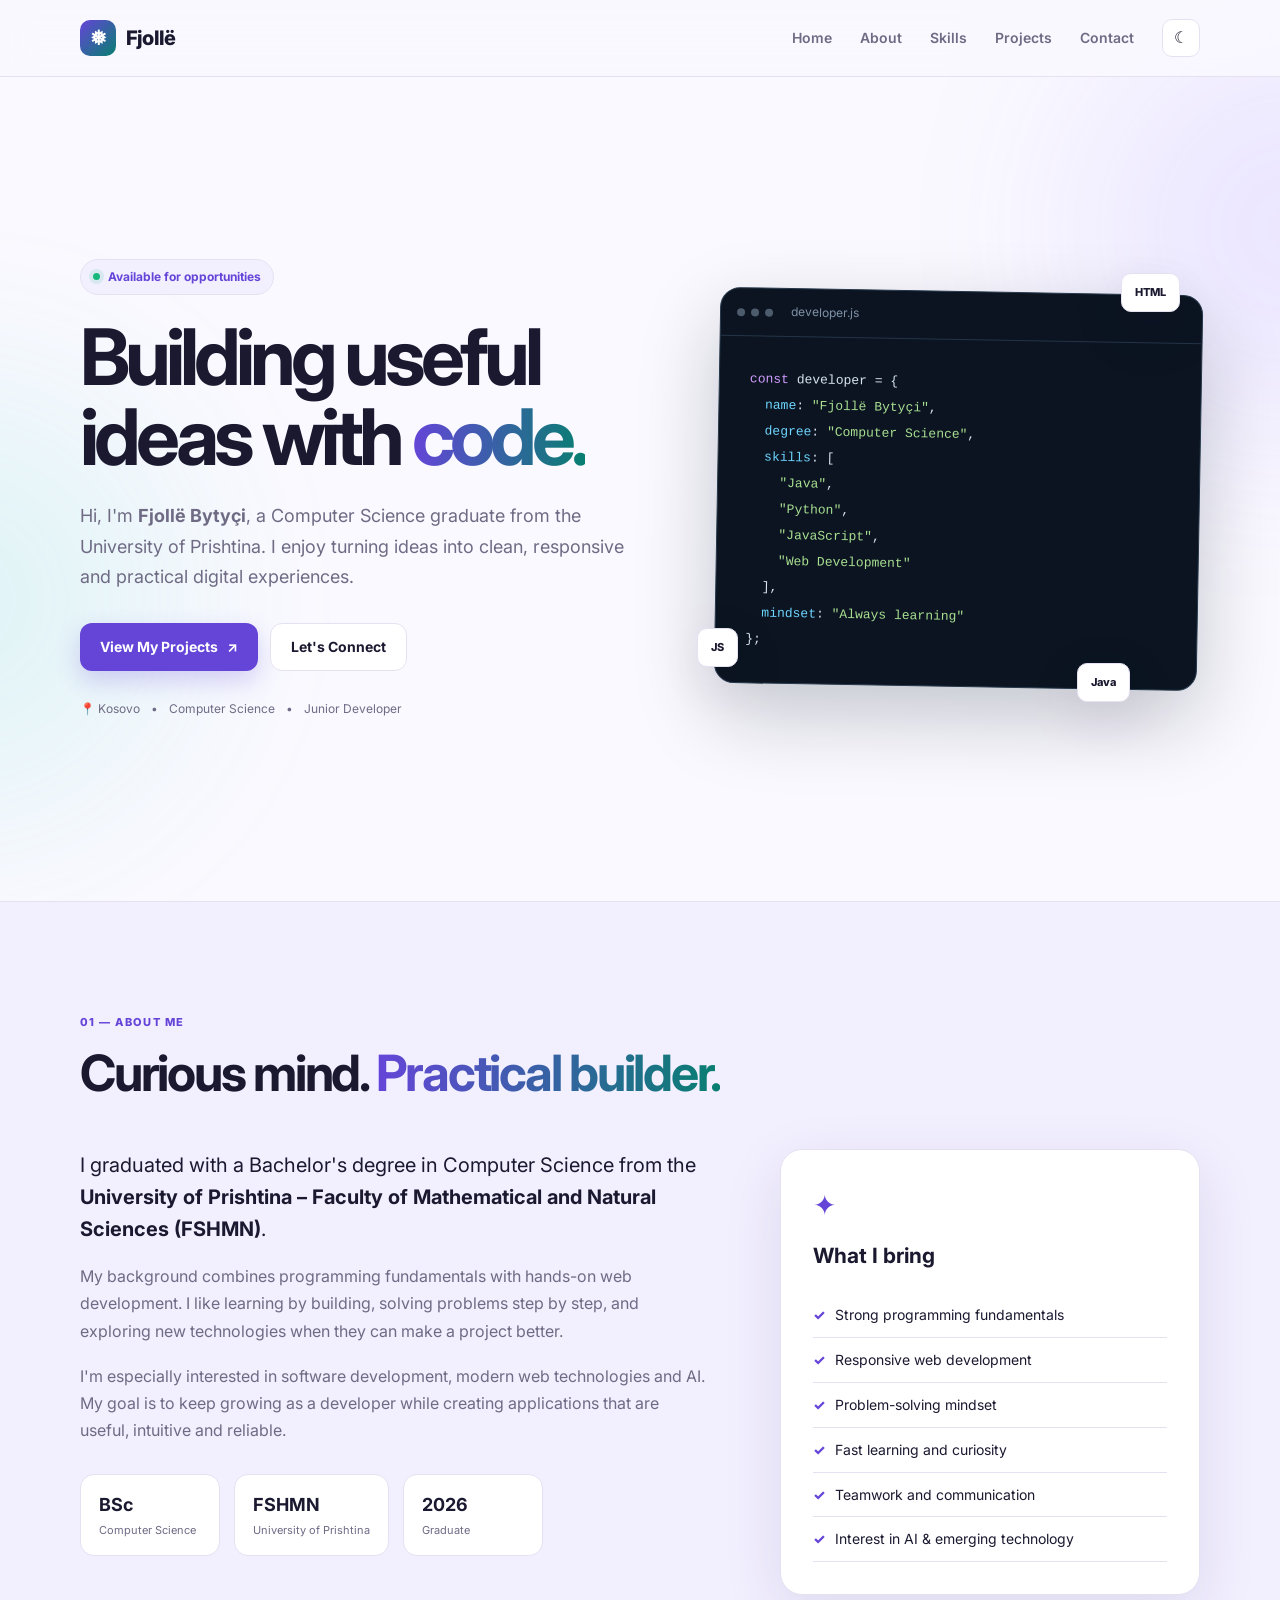
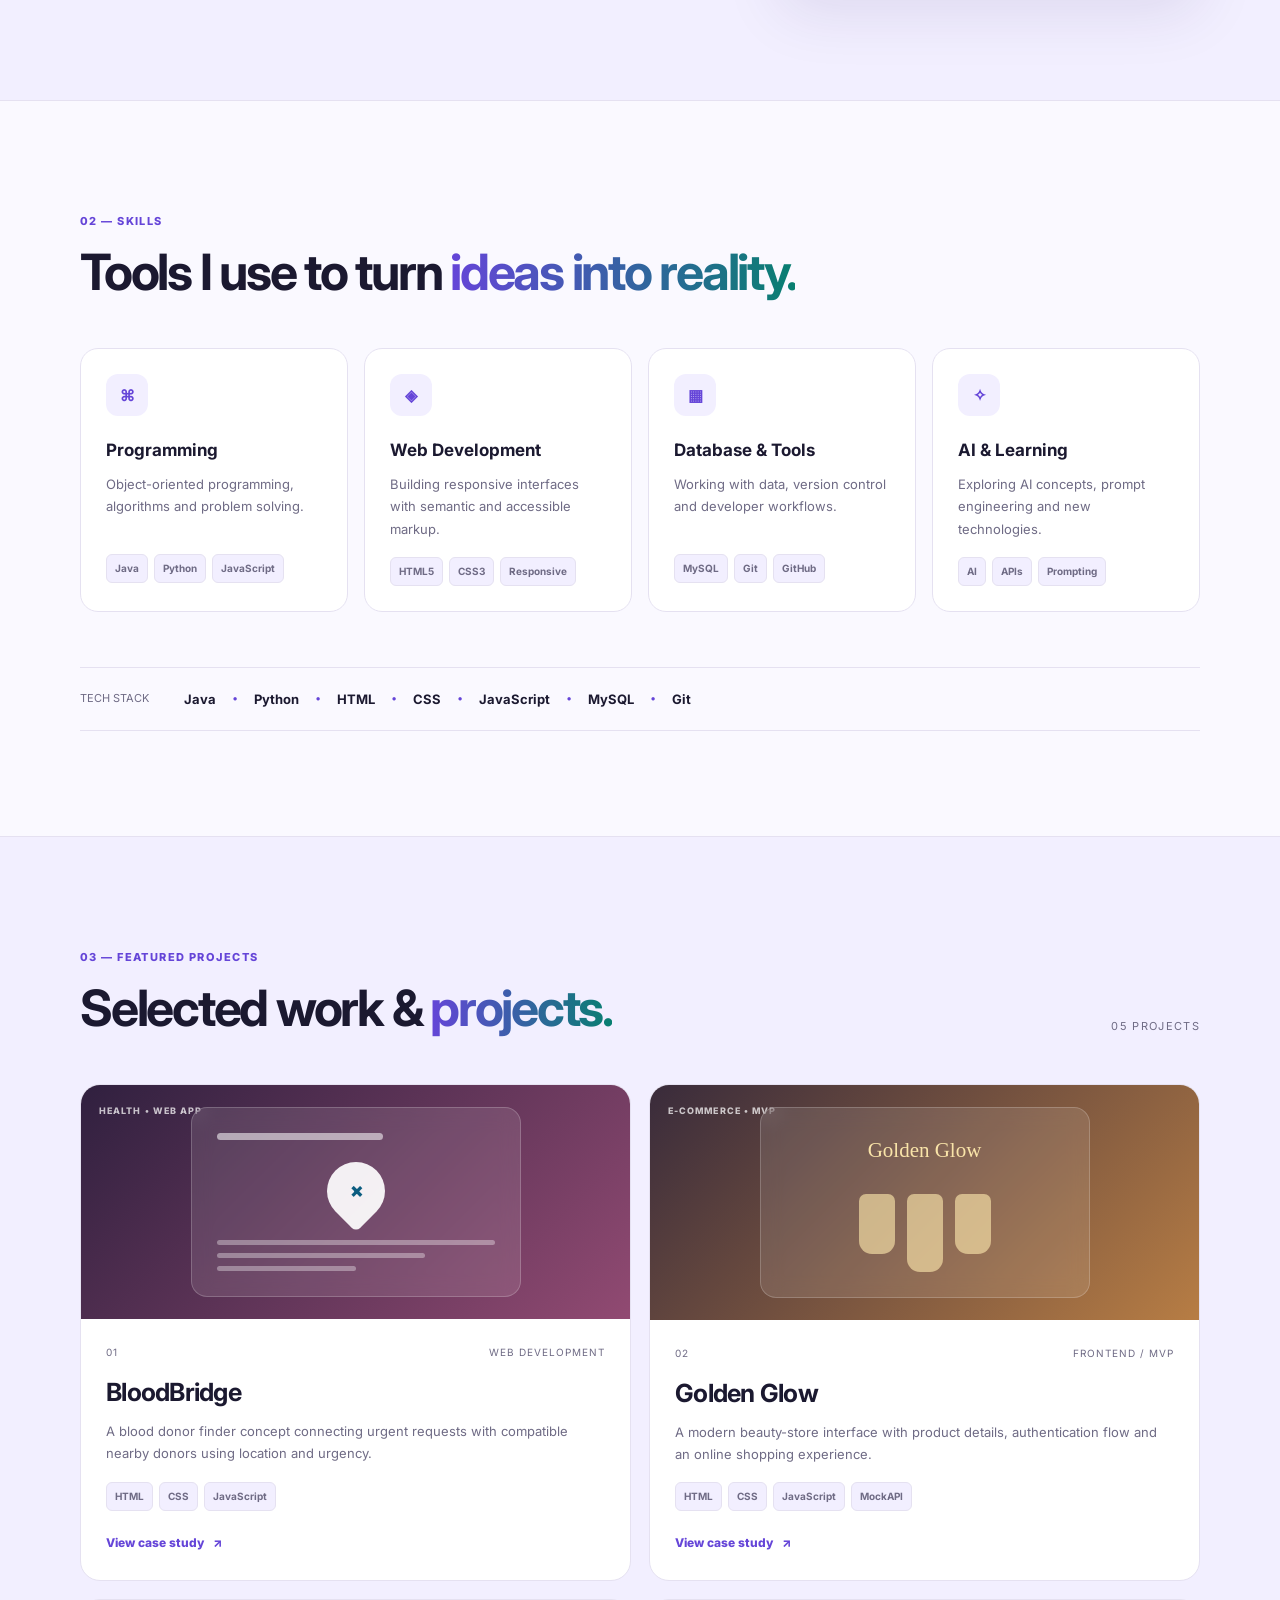
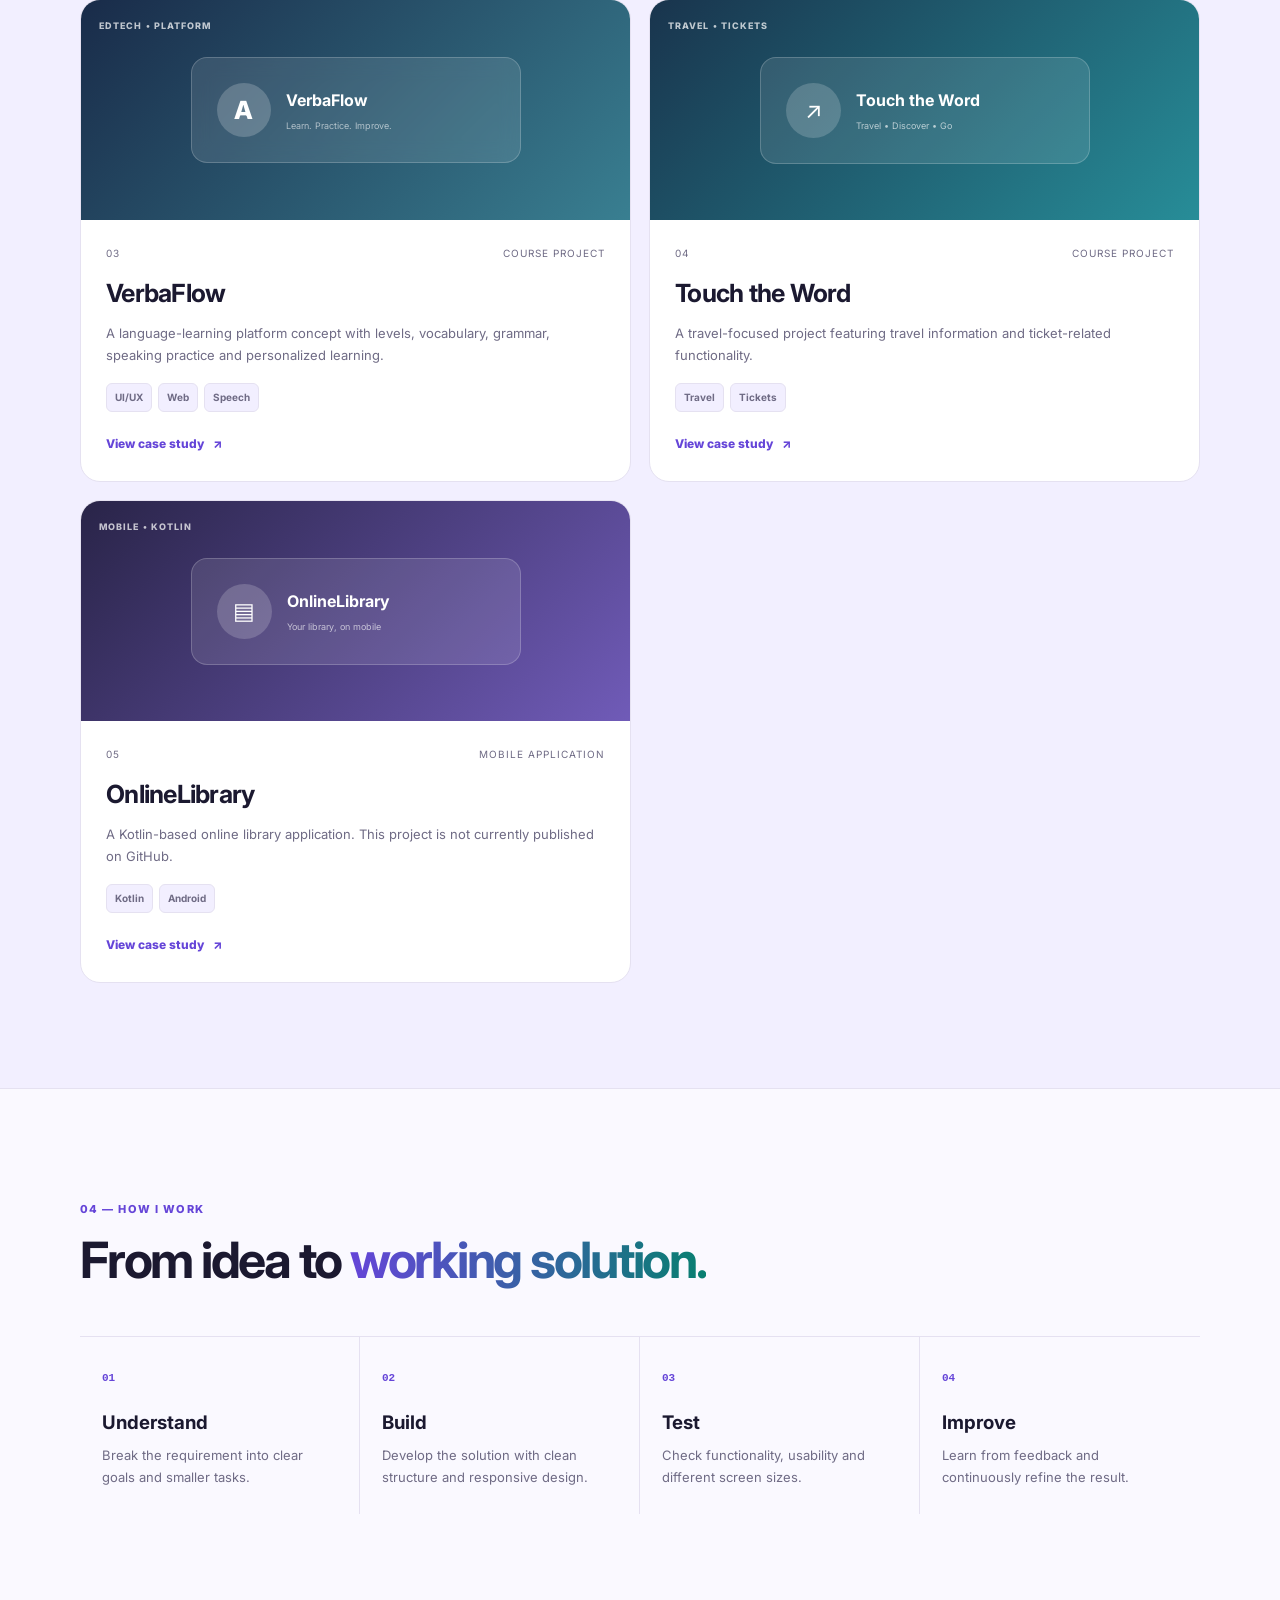
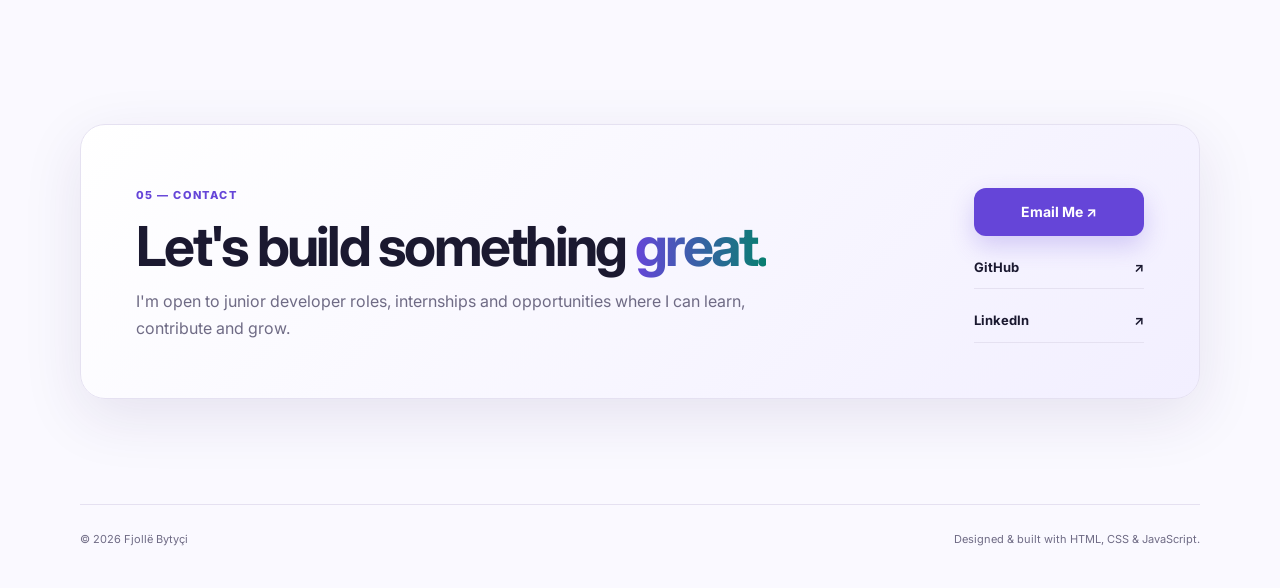
==== Task1/index.html @ f0f7a416 "Task1" ====
<!DOCTYPE html>
<html lang="en">
<head>
  <meta charset="UTF-8" />
  <meta name="viewport" content="width=device-width, initial-scale=1.0" />
  <meta name="description" content="Fjollë Bytyçi — Computer Science graduate and junior developer portfolio." />
  <title>Fjollë Bytyçi | Developer Portfolio</title>
  <link rel="preconnect" href="https://fonts.googleapis.com">
  <link rel="preconnect" href="https://fonts.gstatic.com" crossorigin>
  <link href="https://fonts.googleapis.com/css2?family=Inter:wght@400;500;600;700;800&display=swap" rel="stylesheet">
  <link rel="stylesheet" href="css/style.css" />
</head>
<body>
  <div class="page-glow glow-one"></div>
  <div class="page-glow glow-two"></div>

  <header class="site-header" id="home">
    <nav class="navbar container" aria-label="Main navigation">
      <a class="brand" href="#home" aria-label="Fjollë Bytyçi home">
        <span class="brand-mark">❅</span>
        <span>Fjollë<span class="accent"></span></span>
      </a>

      <button class="menu-toggle" id="menuToggle" aria-label="Open navigation menu" aria-expanded="false">
        <span></span><span></span><span></span>
      </button>

      <div class="nav-links" id="navLinks">
        <a href="#home">Home</a>
        <a href="#about">About</a>
        <a href="#skills">Skills</a>
        <a href="#projects">Projects</a>
        <a href="#contact">Contact</a>
        <button class="theme-toggle" id="themeToggle" aria-label="Toggle dark and light theme">
          <span id="themeIcon">☾</span>
        </button>
      </div>
    </nav>
  </header>

  <main>
    <section class="hero section container">
      <div class="hero-content reveal">
        <div class="eyebrow"><span class="status-dot"></span> Available for opportunities</div>
        <h1>Building useful ideas with <span class="gradient-text">code.</span></h1>
        <p class="hero-description">
          Hi, I'm <strong>Fjollë Bytyçi</strong>, a Computer Science graduate from the University of Prishtina.
          I enjoy turning ideas into clean, responsive and practical digital experiences.
        </p>
        <div class="hero-actions">
          <a class="btn btn-primary" href="#projects">View My Projects <span>↗</span></a>
          <a class="btn btn-secondary" href="#contact">Let's Connect</a>
        </div>
        <div class="hero-meta">
          <span>📍 Kosovo</span>
          <span>•</span>
          <span>Computer Science</span>
          <span>•</span>
          <span>Junior Developer</span>
        </div>
      </div>

      <div class="hero-card reveal">
        <div class="code-window">
          <div class="window-bar">
            <div class="window-dots"><i></i><i></i><i></i></div>
            <span>developer.js</span>
          </div>
          <pre><code><span class="code-purple">const</span> developer = {
  <span class="code-key">name</span>: <span class="code-string">"Fjollë Bytyçi"</span>,
  <span class="code-key">degree</span>: <span class="code-string">"Computer Science"</span>,
  <span class="code-key">skills</span>: [
    <span class="code-string">"Java"</span>,
    <span class="code-string">"Python"</span>,
    <span class="code-string">"JavaScript"</span>,
    <span class="code-string">"Web Development"</span>
  ],
  <span class="code-key">mindset</span>: <span class="code-string">"Always learning"</span>
};</code></pre>
        </div>
        <div class="floating-chip chip-one">HTML</div>
        <div class="floating-chip chip-two">JS</div>
        <div class="floating-chip chip-three">Java</div>
      </div>
    </section>

    <section class="section about-section" id="about">
      <div class="container">
        <div class="section-heading reveal">
          <span class="section-label">01 — About Me</span>
          <h2>Curious mind. <span class="gradient-text">Practical builder.</span></h2>
        </div>

        <div class="about-grid">
          <div class="about-text reveal">
            <p class="lead">
              I graduated with a Bachelor's degree in Computer Science from the
              <strong>University of Prishtina – Faculty of Mathematical and Natural Sciences (FSHMN)</strong>.
            </p>
            <p>
              My background combines programming fundamentals with hands-on web development.
              I like learning by building, solving problems step by step, and exploring new technologies
              when they can make a project better.
            </p>
            <p>
              I'm especially interested in software development, modern web technologies and AI.
              My goal is to keep growing as a developer while creating applications that are useful,
              intuitive and reliable.
            </p>
            <div class="credential-row">
              <div class="credential">
                <strong>BSc</strong>
                <span>Computer Science</span>
              </div>
              <div class="credential">
                <strong>FSHMN</strong>
                <span>University of Prishtina</span>
              </div>
              <div class="credential">
                <strong>2026</strong>
                <span>Graduate</span>
              </div>
            </div>
          </div>

          <div class="about-panel reveal">
            <div class="panel-icon">✦</div>
            <h3>What I bring</h3>
            <ul class="check-list">
              <li>Strong programming fundamentals</li>
              <li>Responsive web development</li>
              <li>Problem-solving mindset</li>
              <li>Fast learning and curiosity</li>
              <li>Teamwork and communication</li>
              <li>Interest in AI & emerging technology</li>
            </ul>
          </div>
        </div>
      </div>
    </section>

    <section class="section" id="skills">
      <div class="container">
        <div class="section-heading reveal">
          <span class="section-label">02 — Skills</span>
          <h2>Tools I use to turn <span class="gradient-text">ideas into reality.</span></h2>
        </div>

        <div class="skills-grid">
          <article class="skill-card reveal">
            <div class="skill-icon">⌘</div>
            <h3>Programming</h3>
            <p>Object-oriented programming, algorithms and problem solving.</p>
            <div class="tags"><span>Java</span><span>Python</span><span>JavaScript</span></div>
          </article>
          <article class="skill-card reveal">
            <div class="skill-icon">◈</div>
            <h3>Web Development</h3>
            <p>Building responsive interfaces with semantic and accessible markup.</p>
            <div class="tags"><span>HTML5</span><span>CSS3</span><span>Responsive</span></div>
          </article>
          <article class="skill-card reveal">
            <div class="skill-icon">▦</div>
            <h3>Database & Tools</h3>
            <p>Working with data, version control and developer workflows.</p>
            <div class="tags"><span>MySQL</span><span>Git</span><span>GitHub</span></div>
          </article>
          <article class="skill-card reveal">
            <div class="skill-icon">✧</div>
            <h3>AI & Learning</h3>
            <p>Exploring AI concepts, prompt engineering and new technologies.</p>
            <div class="tags"><span>AI</span><span>APIs</span><span>Prompting</span></div>
          </article>
        </div>

        <div class="tech-strip reveal">
          <span>TECH STACK</span>
          <div class="tech-list">
            <b>Java</b><i>•</i><b>Python</b><i>•</i><b>HTML</b><i>•</i><b>CSS</b><i>•</i><b>JavaScript</b><i>•</i><b>MySQL</b><i>•</i><b>Git</b>
          </div>
        </div>
      </div>
    </section>

    <section class="section projects-section" id="projects">
      <div class="container">
        <div class="section-heading projects-heading reveal">
          <div>
            <span class="section-label">03 — Featured Projects</span>
            <h2>Selected work & <span class="gradient-text">projects.</span></h2>
          </div>
          <span class="project-count">05 PROJECTS</span>
        </div>

        <div class="projects-grid">
          <article class="project-card reveal">
            <div class="project-visual visual-blood">
              <span class="visual-label">HEALTH • WEB APP</span>
              <div class="mock-ui">
                <div class="mock-top"></div>
                <div class="blood-drop">+</div>
                <div class="mock-lines"><i></i><i></i><i></i></div>
              </div>
            </div>
            <div class="project-content">
              <div class="project-top"><span>01</span><span>Web Development</span></div>
              <h3>BloodBridge</h3>
              <p>A blood donor finder concept connecting urgent requests with compatible nearby donors using location and urgency.</p>
              <div class="tags"><span>HTML</span><span>CSS</span><span>JavaScript</span></div>
              <button class="text-btn project-btn" data-project="bloodbridge">View case study <span>↗</span></button>
            </div>
          </article>

          <article class="project-card reveal">
            <div class="project-visual visual-golden">
              <span class="visual-label">E-COMMERCE • MVP</span>
              <div class="mock-shop">
                <span class="shop-logo">Golden Glow</span>
                <div class="product-shapes"><i></i><i></i><i></i></div>
              </div>
            </div>
            <div class="project-content">
              <div class="project-top"><span>02</span><span>Frontend / MVP</span></div>
              <h3>Golden Glow</h3>
              <p>A modern beauty-store interface with product details, authentication flow and an online shopping experience.</p>
              <div class="tags"><span>HTML</span><span>CSS</span><span>JavaScript</span><span>MockAPI</span></div>
              <button class="text-btn project-btn" data-project="goldenglow">View case study <span>↗</span></button>
            </div>
          </article>

          <article class="project-card reveal">
            <div class="project-visual visual-verba">
              <span class="visual-label">EDTECH • PLATFORM</span>
              <div class="mock-language">
                <div class="language-orb">A</div>
                <div><b>VerbaFlow</b><small>Learn. Practice. Improve.</small></div>
              </div>
            </div>
            <div class="project-content">
              <div class="project-top"><span>03</span><span>Course Project</span></div>
              <h3>VerbaFlow</h3>
              <p>A language-learning platform concept with levels, vocabulary, grammar, speaking practice and personalized learning.</p>
              <div class="tags"><span>UI/UX</span><span>Web</span><span>Speech</span></div>
              <button class="text-btn project-btn" data-project="verbaflow">View case study <span>↗</span></button>
            </div>
          </article>

          <article class="project-card reveal">
            <div class="project-visual visual-travel">
              <span class="visual-label">TRAVEL • TICKETS</span>
              <div class="mock-travel">
                <span class="travel-plane">↗</span>
                <div><b>Touch the Word</b><small>Travel • Discover • Go</small></div>
              </div>
            </div>
            <div class="project-content">
              <div class="project-top"><span>04</span><span>Course Project</span></div>
              <h3>Touch the Word</h3>
              <p>A travel-focused project featuring travel information and ticket-related functionality.</p>
              <div class="tags"><span>Travel</span><span>Tickets</span></div>
              <button class="text-btn project-btn" data-project="touchtheword">View case study <span>↗</span></button>
            </div>
          </article>

          <article class="project-card reveal">
            <div class="project-visual visual-library">
              <span class="visual-label">MOBILE • KOTLIN</span>
              <div class="mock-library">
                <span class="book-stack">▤</span>
                <div><b>OnlineLibrary</b><small>Your library, on mobile</small></div>
              </div>
            </div>
            <div class="project-content">
              <div class="project-top"><span>05</span><span>Mobile Application</span></div>
              <h3>OnlineLibrary</h3>
              <p>A Kotlin-based online library application. This project is not currently published on GitHub.</p>
              <div class="tags"><span>Kotlin</span><span>Android</span></div>
              <button class="text-btn project-btn" data-project="onlinelibrary">View case study <span>↗</span></button>
            </div>
          </article>
        </div>
      </div>
    </section>

    <section class="section process-section">
      <div class="container">
        <div class="section-heading reveal">
          <span class="section-label">04 — How I Work</span>
          <h2>From idea to <span class="gradient-text">working solution.</span></h2>
        </div>
        <div class="process-grid">
          <div class="process-step reveal"><span>01</span><h3>Understand</h3><p>Break the requirement into clear goals and smaller tasks.</p></div>
          <div class="process-step reveal"><span>02</span><h3>Build</h3><p>Develop the solution with clean structure and responsive design.</p></div>
          <div class="process-step reveal"><span>03</span><h3>Test</h3><p>Check functionality, usability and different screen sizes.</p></div>
          <div class="process-step reveal"><span>04</span><h3>Improve</h3><p>Learn from feedback and continuously refine the result.</p></div>
        </div>
      </div>
    </section>

    <section class="section contact-section" id="contact">
      <div class="container">
        <div class="contact-card reveal">
          <div>
            <span class="section-label">05 — Contact</span>
            <h2>Let's build something <span class="gradient-text">great.</span></h2>
            <p>I'm open to junior developer roles, internships and opportunities where I can learn, contribute and grow.</p>
          </div>
          <div class="contact-actions">
            <a class="btn btn-primary" href="mailto:fjolle.bytyci@gmail.com">Email Me ↗</a>
            <a class="social-link" href="https://github.com/FjolleBytyci" target="_blank" rel="noopener">GitHub <span>↗</span></a>
            <a class="social-link" href="https://www.linkedin.com/in/fjollë-bytyçi-a51b76379?utm_source=share_via&utm_content=profile&utm_medium=member_android" target="_blank" rel="noopener">LinkedIn <span>↗</span></a>
          </div>
        </div>
      </div>
    </section>
  </main>

  <footer class="footer container">
    <span>© <span id="year"></span> Fjollë Bytyçi</span>
    <span>Designed & built with HTML, CSS & JavaScript.</span>
  </footer>

  <div class="modal" id="projectModal" aria-hidden="true">
    <div class="modal-backdrop" id="modalBackdrop"></div>
    <div class="modal-box" role="dialog" aria-modal="true" aria-labelledby="modalTitle">
      <button class="modal-close" id="modalClose" aria-label="Close project details">×</button>
      <span class="section-label" id="modalLabel"></span>
      <h2 id="modalTitle"></h2>
      <p id="modalDescription"></p>
      <div class="modal-details">
        <div><strong>Role</strong><span id="modalRole"></span></div>
        <div><strong>Focus</strong><span id="modalFocus"></span></div>
        <div><strong>Technologies</strong><span id="modalTech"></span></div>
      </div>
    </div>
  </div>

  <script src="js/script.js"></script>
</body>
</html>
---- Task1/css/style.css ----
:root {
  --bg: #faf9ff;
  --surface: #ffffff;
  --surface-soft: #f2efff;
  --text: #1b1930;
  --muted: #6f6b85;
  --border: #e5e1f1;
  --primary: #6545d8;
  --primary-dark: #5031bc;
  --accent: #087f70;
  --shadow: 0 18px 60px rgba(45, 34, 94, .10);
  --radius: 22px;
  --header: rgba(250, 249, 255, .86);
}
body.dark {
  --bg: #11101f;
  --surface: #19182a;
  --surface-soft: #211f37;
  --text: #f5f2ff;
  --muted: #aaa6c2;
  --border: #34314e;
  --primary: #7557df;
  --primary-dark: #6242ce;
  --accent: #52dfc2;
  --shadow: 0 22px 70px rgba(0, 0, 0, .32);
  --header: rgba(17, 16, 31, .86);
}

* { box-sizing: border-box; margin: 0; padding: 0; }
html { scroll-behavior: smooth; }
a:focus-visible, button:focus-visible { outline: 3px solid var(--accent); outline-offset: 4px; }
body {
  font-family: "Inter", sans-serif;
  background: var(--bg);
  color: var(--text);
  line-height: 1.7;
  overflow-x: hidden;
  transition: background .3s, color .3s;
}
a { color: inherit; text-decoration: none; }
button { font: inherit; }
.container { width: min(1120px, calc(100% - 40px)); margin-inline: auto; }
.section { padding: 105px 0; position: relative; }
.page-glow { position: fixed; width: 420px; height: 420px; border-radius: 50%; filter: blur(100px); opacity: .13; pointer-events: none; z-index: -1; }
.glow-one { background: #8b6cff; top: 2%; right: -220px; }
.glow-two { background: #39d6bc; bottom: 10%; left: -250px; }

.site-header {
  position: sticky; top: 0; z-index: 50; backdrop-filter: blur(18px);
  background: var(--header); border-bottom: 1px solid var(--border);
}
.navbar { min-height: 76px; display: flex; align-items: center; justify-content: space-between; }
.brand { display: flex; align-items: center; gap: 10px; font-size: 20px; font-weight: 800; letter-spacing: -.04em; }
.brand-mark {
  width: 36px; height: 36px; display: grid; place-items: center; border-radius: 10px;
  color: white; background: linear-gradient(135deg, var(--primary), var(--accent));
}
.accent { color: var(--primary); }
.nav-links { display: flex; align-items: center; gap: 28px; }
.nav-links a { font-size: 14px; font-weight: 600; color: var(--muted); transition: color .2s; }
.nav-links a:hover { color: var(--primary); }
.theme-toggle, .menu-toggle {
  border: 1px solid var(--border); background: var(--surface); color: var(--text);
  cursor: pointer; border-radius: 10px;
}
.theme-toggle { width: 38px; height: 38px; }
.menu-toggle { display: none; padding: 8px; }
.menu-toggle span { display: block; width: 23px; height: 2px; background: var(--text); margin: 4px; }

.hero { min-height: calc(100vh - 76px); display: grid; grid-template-columns: 1.08fr .92fr; gap: 70px; align-items: center; }
.eyebrow { display: inline-flex; align-items: center; gap: 8px; color: var(--primary); background: var(--surface-soft); border: 1px solid var(--border); padding: 7px 12px; border-radius: 999px; font-size: 12px; font-weight: 700; margin-bottom: 22px; }
.status-dot { width: 7px; height: 7px; border-radius: 50%; background: #18b77c; box-shadow: 0 0 0 4px rgba(24,183,124,.12); }
h1 { font-size: clamp(45px, 7vw, 78px); line-height: 1.02; letter-spacing: -.065em; max-width: 760px; }
.gradient-text { background: linear-gradient(90deg, var(--primary), var(--accent)); -webkit-background-clip: text; background-clip: text; color: transparent; }
.hero-description { max-width: 670px; margin: 25px 0 30px; font-size: 18px; color: var(--muted); }
.hero-actions { display: flex; gap: 12px; flex-wrap: wrap; }
.btn { display: inline-flex; align-items: center; justify-content: center; gap: 9px; min-height: 48px; padding: 0 20px; border-radius: 12px; font-weight: 700; font-size: 14px; transition: transform .2s, box-shadow .2s, background .2s; }
.btn:hover { transform: translateY(-2px); }
.btn-primary { background: var(--primary); color: white; box-shadow: 0 10px 25px rgba(101,69,216,.24); }
.btn-primary:hover { background: var(--primary-dark); }
.btn-secondary { border: 1px solid var(--border); background: var(--surface); }
.hero-meta { display: flex; gap: 11px; color: var(--muted); font-size: 12px; margin-top: 28px; flex-wrap: wrap; }

.hero-card { position: relative; }
.code-window { background: #0b1420; border: 1px solid #26384c; border-radius: 20px; overflow: hidden; box-shadow: 0 30px 80px rgba(4, 16, 30, .22); transform: rotate(1deg); }
.window-bar { height: 48px; display: flex; align-items: center; gap: 18px; padding: 0 16px; border-bottom: 1px solid #243447; color: #7f91a6; font-size: 12px; }
.window-dots { display: flex; gap: 6px; }
.window-dots i { width: 8px; height: 8px; border-radius: 50%; background: #4d5c6c; }
pre { padding: 30px; overflow: auto; color: #d8e3ef; font: 13px/2 "SFMono-Regular", Consolas, monospace; }
.code-purple { color: #d19cff; }
.code-key { color: #6ed5ff; }
.code-string { color: #a8df91; }
.floating-chip { position: absolute; padding: 9px 13px; border-radius: 10px; background: var(--surface); border: 1px solid var(--border); box-shadow: var(--shadow); font-size: 11px; font-weight: 800; }
.chip-one { top: -18px; right: 20px; }
.chip-two { bottom: 20px; left: -20px; }
.chip-three { bottom: -15px; right: 70px; }

.section-heading { margin-bottom: 48px; }
.section-label { color: var(--primary); text-transform: uppercase; letter-spacing: .13em; font-size: 11px; font-weight: 800; }
.section-heading h2 { font-size: clamp(32px, 5vw, 50px); line-height: 1.1; letter-spacing: -.045em; margin-top: 12px; }
.about-section { background: var(--surface-soft); border-block: 1px solid var(--border); }
.about-grid { display: grid; grid-template-columns: 1.2fr .8fr; gap: 70px; align-items: start; }
.about-text p { color: var(--muted); margin-bottom: 18px; }
.about-text .lead { font-size: 20px; color: var(--text); line-height: 1.6; }
.credential-row { display: flex; gap: 14px; margin-top: 30px; flex-wrap: wrap; }
.credential { background: var(--surface); border: 1px solid var(--border); padding: 15px 18px; border-radius: 14px; min-width: 140px; }
.credential strong, .credential span { display: block; }
.credential strong { font-size: 18px; }
.credential span { font-size: 11px; color: var(--muted); }
.about-panel { background: var(--surface); border: 1px solid var(--border); border-radius: var(--radius); padding: 32px; box-shadow: var(--shadow); }
.panel-icon { color: var(--primary); font-size: 28px; margin-bottom: 8px; }
.about-panel h3 { margin-bottom: 20px; font-size: 21px; }
.check-list { list-style: none; }
.check-list li { padding: 10px 0; border-bottom: 1px solid var(--border); font-size: 14px; }
.check-list li::before { content: "✓"; color: var(--primary); font-weight: 800; margin-right: 10px; }

.skills-grid { display: grid; grid-template-columns: repeat(4, 1fr); gap: 16px; }
.skill-card { background: var(--surface); border: 1px solid var(--border); padding: 25px; border-radius: 18px; transition: transform .25s, border-color .25s, box-shadow .25s; }
.skill-card:hover { transform: translateY(-5px); border-color: var(--primary); box-shadow: var(--shadow); }
.skill-icon { width: 42px; height: 42px; display: grid; place-items: center; background: var(--surface-soft); border-radius: 12px; color: var(--primary); margin-bottom: 20px; font-weight: 800; }
.skill-card h3 { font-size: 17px; margin-bottom: 8px; }
.skill-card p { font-size: 13px; color: var(--muted); min-height: 64px; }
.tags { display: flex; flex-wrap: wrap; gap: 6px; margin-top: 17px; }
.tags span { font-size: 10px; font-weight: 700; padding: 5px 8px; border-radius: 6px; background: var(--surface-soft); color: var(--muted); border: 1px solid var(--border); }
.tech-strip { margin-top: 55px; padding: 20px 0; border-block: 1px solid var(--border); display: flex; gap: 35px; align-items: center; color: var(--muted); font-size: 11px; }
.tech-list { display: flex; gap: 16px; align-items: center; flex-wrap: wrap; }
.tech-list b { color: var(--text); font-size: 13px; }
.tech-list i { color: var(--primary); font-style: normal; }

.projects-section { background: var(--surface-soft); border-block: 1px solid var(--border); }
.projects-heading { display: flex; justify-content: space-between; align-items: end; }
.project-count { font-size: 11px; color: var(--muted); letter-spacing: .12em; }
.projects-grid { display: grid; grid-template-columns: repeat(2, 1fr); gap: 18px; }
.project-card { background: var(--surface); border: 1px solid var(--border); border-radius: 20px; overflow: hidden; transition: transform .25s, box-shadow .25s; }
.project-card:hover { transform: translateY(-5px); box-shadow: var(--shadow); }
.project-card.featured { grid-row: span 2; }
.project-visual { min-height: 220px; padding: 22px; position: relative; overflow: hidden; display: flex; align-items: center; justify-content: center; }
.visual-blood { background: linear-gradient(135deg, #30203f, #914a72); }
.visual-golden { background: linear-gradient(135deg, #392b3b, #b77d44); }
.visual-verba { background: linear-gradient(135deg, #192b49, #397f91); }
.visual-label { position: absolute; top: 18px; left: 18px; color: rgba(255,255,255,.72); font-size: 9px; letter-spacing: .12em; font-weight: 800; }
.mock-ui, .mock-shop, .mock-language { width: 75%; max-width: 330px; background: rgba(255,255,255,.11); border: 1px solid rgba(255,255,255,.2); border-radius: 16px; padding: 25px; backdrop-filter: blur(10px); }
.mock-top { height: 7px; width: 60%; background: rgba(255,255,255,.55); border-radius: 10px; margin-bottom: 22px; }
.blood-drop { width: 58px; height: 58px; display: grid; place-items: center; border-radius: 50% 50% 50% 10%; transform: rotate(-45deg); margin: 0 auto 20px; background: rgba(255,255,255,.92); color: #0c5d80; font-size: 24px; font-weight: 800; }
.blood-drop::first-letter { transform: rotate(45deg); }
.mock-lines { display: grid; gap: 8px; }
.mock-lines i { height: 5px; background: rgba(255,255,255,.35); border-radius: 10px; }
.mock-lines i:nth-child(2) { width: 75%; }
.mock-lines i:nth-child(3) { width: 50%; }
.mock-shop { text-align: center; }
.shop-logo { color: #f9e4a9; font-family: Georgia, serif; font-size: 21px; }
.product-shapes { display: flex; justify-content: center; gap: 12px; margin-top: 25px; }
.product-shapes i { width: 36px; height: 60px; border-radius: 7px 7px 13px 13px; background: rgba(249,228,169,.65); }
.product-shapes i:nth-child(2) { height: 78px; }
.mock-language { display: flex; gap: 15px; align-items: center; color: white; }
.language-orb { width: 54px; height: 54px; border-radius: 50%; display: grid; place-items: center; background: rgba(255,255,255,.2); font-size: 25px; font-weight: 800; }
.mock-language b, .mock-language small { display: block; }
.mock-language small { color: rgba(255,255,255,.6); font-size: 9px; margin-top: 4px; }
.visual-travel { background: linear-gradient(135deg, #19344d, #278d98); }
.visual-library { background: linear-gradient(135deg, #292448, #705bb8); }
.mock-travel, .mock-library { width: 75%; max-width: 330px; display: flex; gap: 15px; align-items: center; color: white; background: rgba(255,255,255,.11); border: 1px solid rgba(255,255,255,.2); border-radius: 16px; padding: 25px; }
.mock-travel b, .mock-library b, .mock-travel small, .mock-library small { display: block; }
.mock-travel small, .mock-library small { color: rgba(255,255,255,.65); font-size: 9px; margin-top: 4px; }
.travel-plane, .book-stack { width: 55px; height: 55px; display: grid; place-items: center; border-radius: 50%; background: rgba(255,255,255,.18); font-size: 23px; }
.project-content { padding: 25px; }
.project-top { display: flex; justify-content: space-between; color: var(--muted); font-size: 10px; text-transform: uppercase; letter-spacing: .1em; }
.project-content h3 { font-size: 25px; letter-spacing: -.03em; margin: 10px 0 7px; }
.project-content p { color: var(--muted); font-size: 13px; }
.text-btn { margin-top: 22px; border: 0; background: transparent; color: var(--primary); font-weight: 800; font-size: 12px; cursor: pointer; padding: 0; }
.text-btn span { margin-left: 6px; }

.process-grid { display: grid; grid-template-columns: repeat(4, 1fr); border-top: 1px solid var(--border); }
.process-step { padding: 25px 22px; border-right: 1px solid var(--border); }
.process-step:last-child { border-right: 0; }
.process-step > span { color: var(--primary); font: 700 11px monospace; }
.process-step h3 { margin: 17px 0 6px; }
.process-step p { color: var(--muted); font-size: 13px; }

.contact-card { background: linear-gradient(135deg, var(--surface), var(--surface-soft)); border: 1px solid var(--border); border-radius: 25px; padding: 55px; display: flex; justify-content: space-between; align-items: end; gap: 35px; box-shadow: var(--shadow); }
.contact-card h2 { font-size: clamp(35px, 5vw, 55px); line-height: 1.08; letter-spacing: -.05em; margin: 10px 0 12px; }
.contact-card p { color: var(--muted); max-width: 620px; }
.contact-actions { display: flex; flex-direction: column; gap: 10px; min-width: 170px; }
.social-link { padding: 10px 0; border-bottom: 1px solid var(--border); font-size: 13px; font-weight: 700; display: flex; justify-content: space-between; }
.footer { padding: 25px 0 40px; border-top: 1px solid var(--border); display: flex; justify-content: space-between; color: var(--muted); font-size: 11px; }

.modal { position: fixed; inset: 0; display: none; align-items: center; justify-content: center; padding: 20px; z-index: 100; }
.modal.open { display: flex; }
.modal-backdrop { position: absolute; inset: 0; background: rgba(2, 10, 18, .7); backdrop-filter: blur(7px); }
.modal-box { position: relative; z-index: 1; width: min(620px, 100%); background: var(--surface); border: 1px solid var(--border); border-radius: 22px; padding: 38px; box-shadow: 0 30px 100px rgba(0,0,0,.25); animation: modalIn .22s ease; }
@keyframes modalIn { from { opacity: 0; transform: translateY(12px) scale(.98); } to { opacity: 1; transform: none; } }
.modal-close { position: absolute; right: 18px; top: 15px; border: 0; background: var(--surface-soft); color: var(--text); width: 34px; height: 34px; border-radius: 50%; cursor: pointer; font-size: 23px; }
.modal-box h2 { font-size: 35px; letter-spacing: -.04em; margin: 8px 0 10px; }
.modal-box > p { color: var(--muted); }
.modal-details { margin-top: 25px; display: grid; grid-template-columns: repeat(3, 1fr); gap: 10px; }
.modal-details div { border: 1px solid var(--border); border-radius: 12px; padding: 14px; }
.modal-details strong, .modal-details span { display: block; }
.modal-details strong { font-size: 10px; text-transform: uppercase; color: var(--muted); margin-bottom: 5px; }
.modal-details span { font-size: 12px; font-weight: 600; }

.reveal { opacity: 0; transform: translateY(18px); transition: opacity .7s ease, transform .7s ease; }
.reveal.visible { opacity: 1; transform: none; }

@media (max-width: 900px) {
  .hero { grid-template-columns: 1fr; min-height: auto; padding-top: 80px; }
  .hero-card { max-width: 700px; width: 100%; margin: 10px auto 0; }
  .about-grid { grid-template-columns: 1fr; gap: 35px; }
  .skills-grid { grid-template-columns: repeat(2, 1fr); }
  .contact-card { align-items: start; flex-direction: column; }
  .contact-actions { width: 100%; flex-direction: row; flex-wrap: wrap; align-items: center; }
  .contact-actions .social-link { min-width: 110px; }
}
@media (max-width: 680px) {
  .container { width: min(100% - 28px, 1120px); }
  .section { padding: 75px 0; }
  .menu-toggle { display: block; }
  .nav-links {
    position: absolute; left: 14px; right: 14px; top: 68px; padding: 15px;
    background: var(--surface); border: 1px solid var(--border); border-radius: 16px;
    box-shadow: var(--shadow); display: none; flex-direction: column; align-items: stretch; gap: 2px;
  }
  .nav-links.open { display: flex; }
  .nav-links a { padding: 11px; }
  .theme-toggle { align-self: flex-start; margin: 7px 10px; }
  h1 { font-size: 47px; }
  .hero-description { font-size: 16px; }
  .hero-meta { gap: 7px; }
  .code-window pre { font-size: 10px; padding: 20px 15px; }
  .floating-chip { display: none; }
  .skills-grid, .projects-grid { grid-template-columns: 1fr; }
  .project-card.featured { grid-row: auto; }
  .project-visual { min-height: 200px; }
  .process-grid { grid-template-columns: 1fr 1fr; }
  .process-step { border-bottom: 1px solid var(--border); }
  .process-step:nth-child(2) { border-right: 0; }
  .process-step:nth-child(3), .process-step:nth-child(4) { border-bottom: 0; }
  .contact-card { padding: 32px 24px; }
  .contact-actions { flex-direction: column; align-items: stretch; }
  .contact-actions .btn, .contact-actions .social-link { width: 100%; }
  .footer { flex-direction: column; gap: 7px; }
  .modal-box { padding: 30px 22px; }
  .modal-details { grid-template-columns: 1fr; }
}
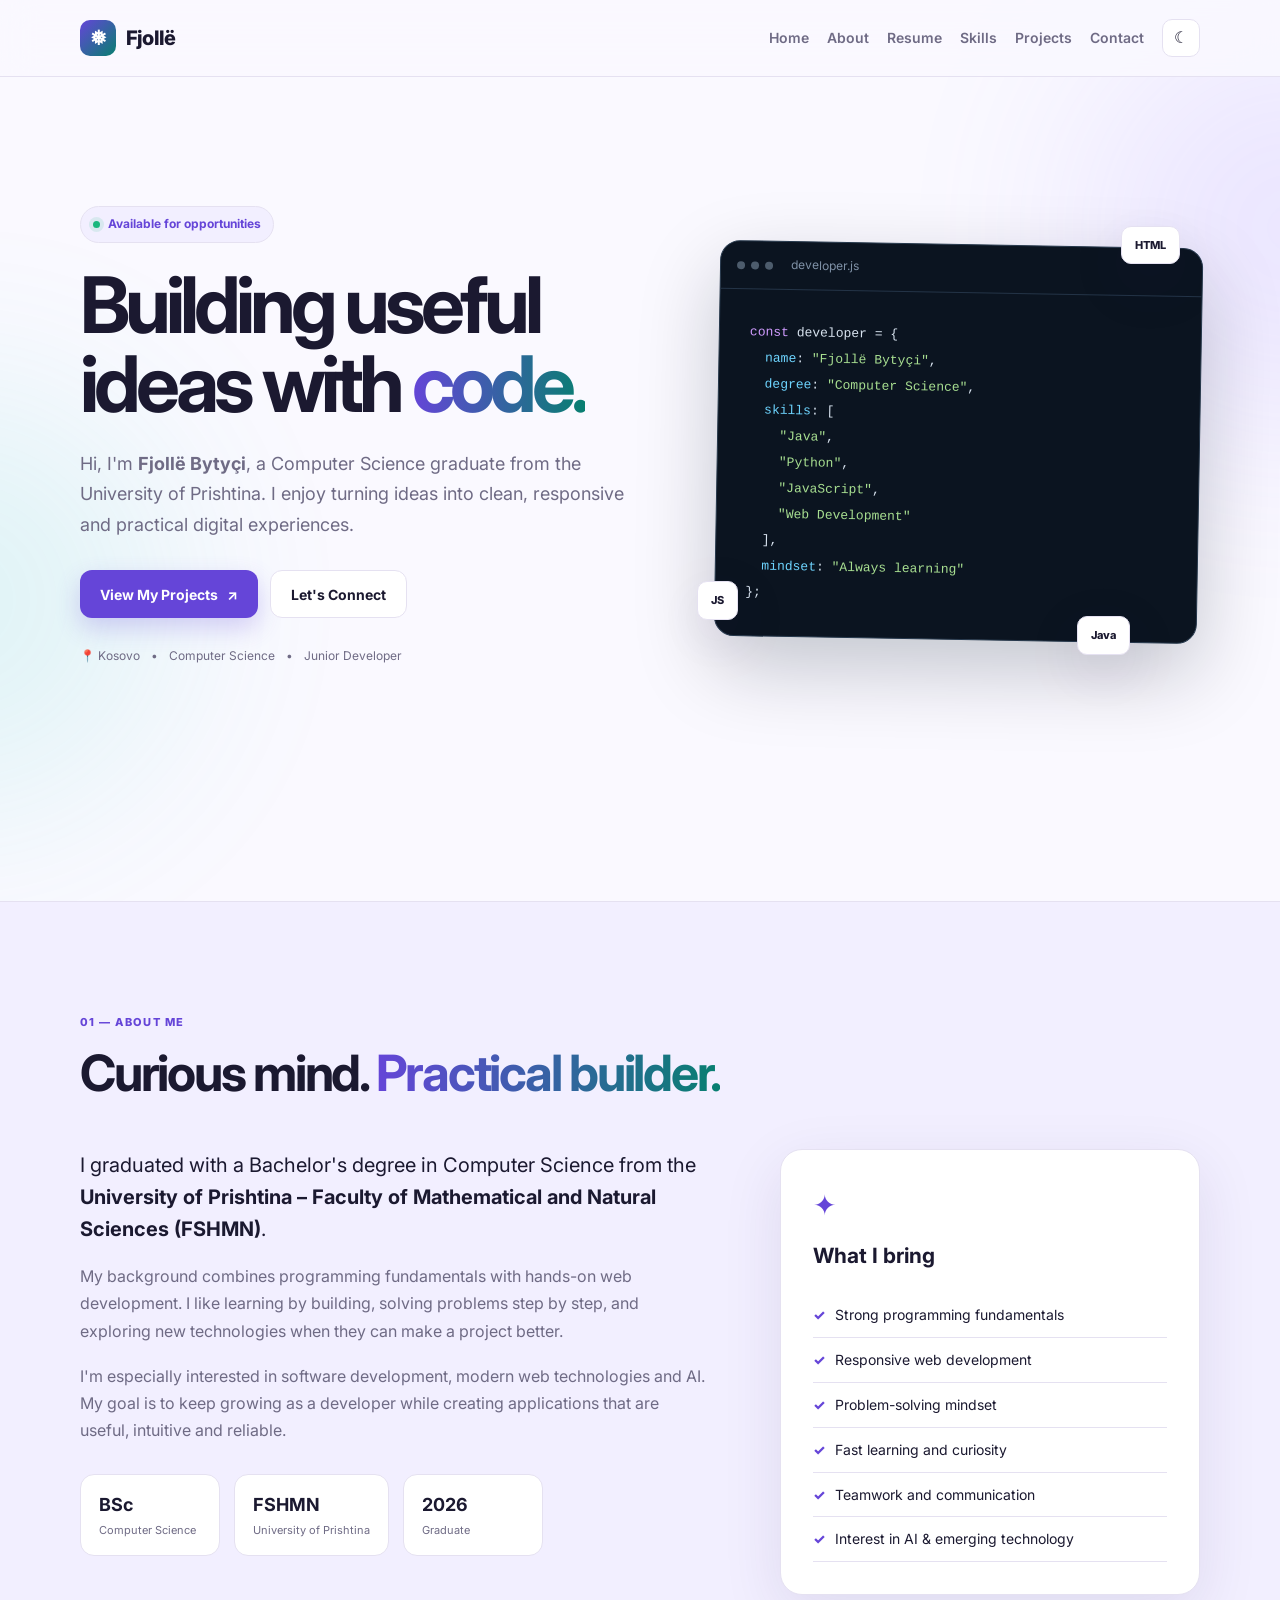
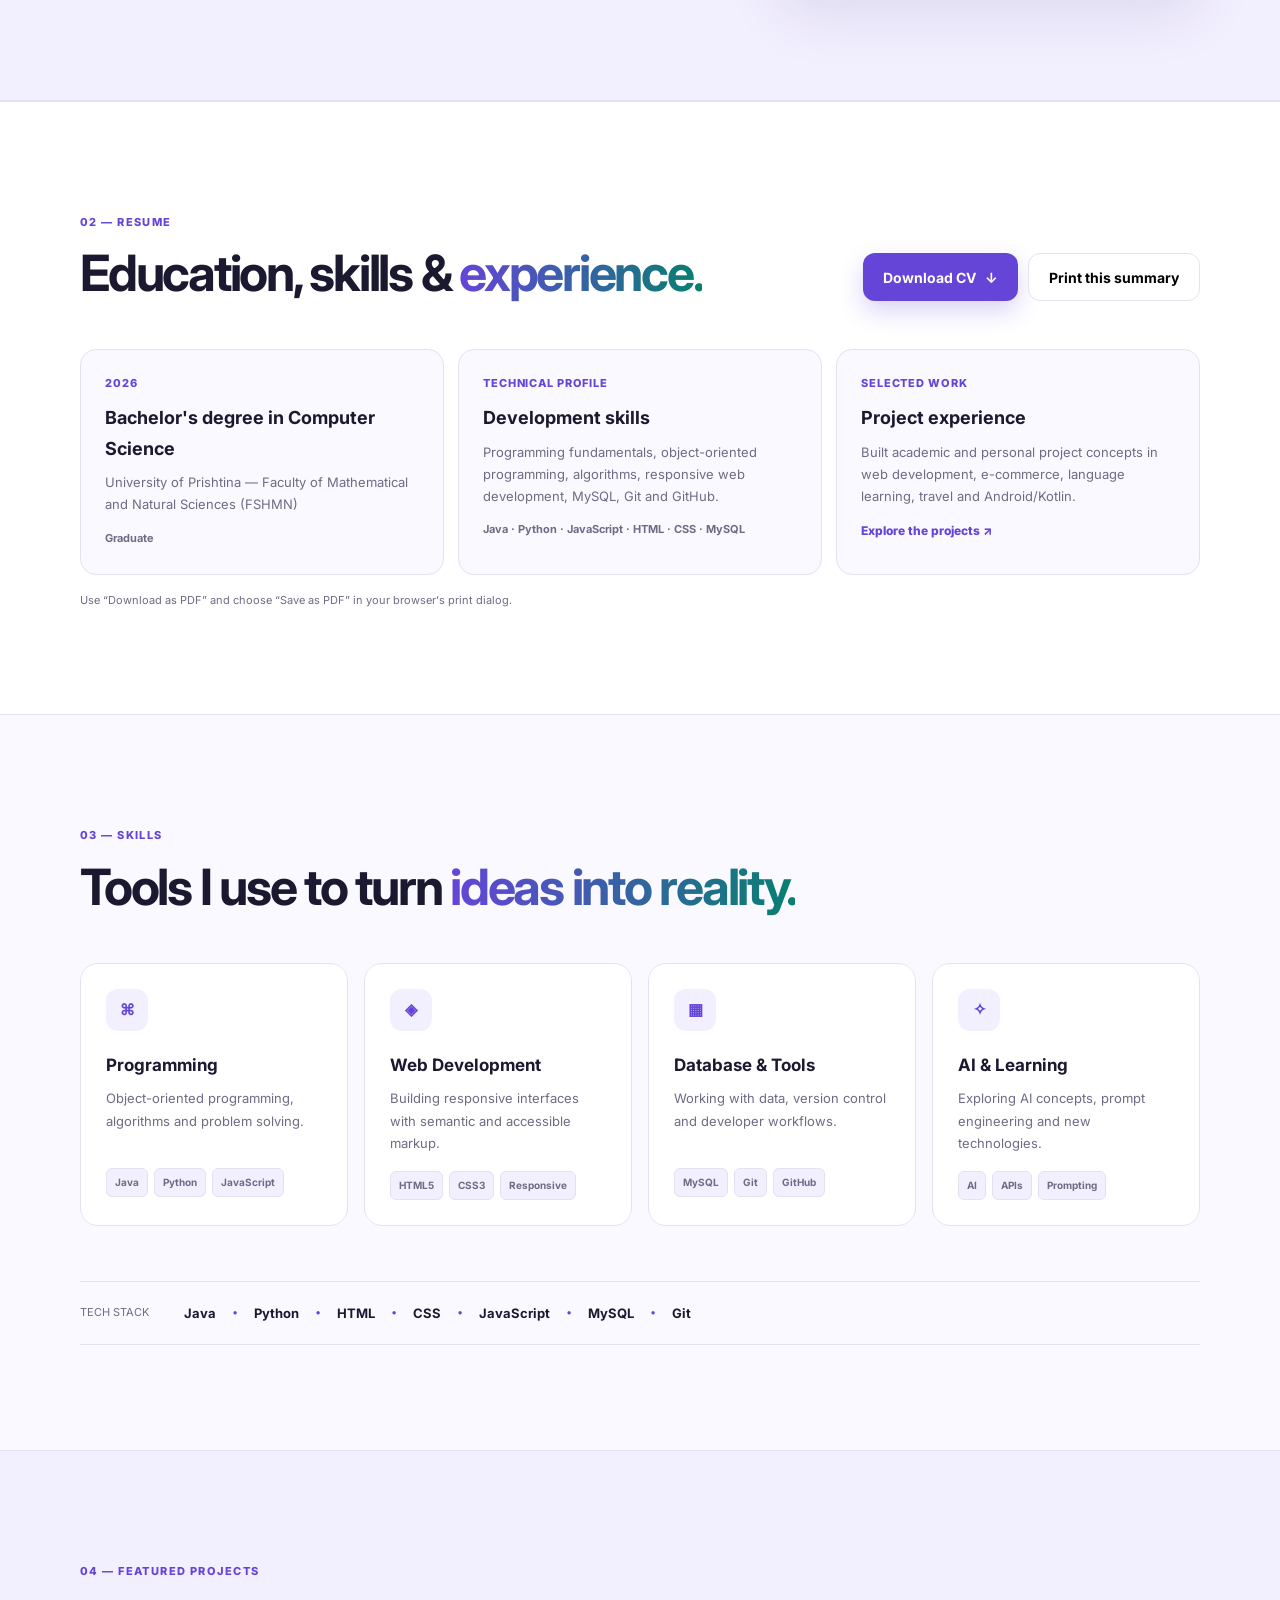
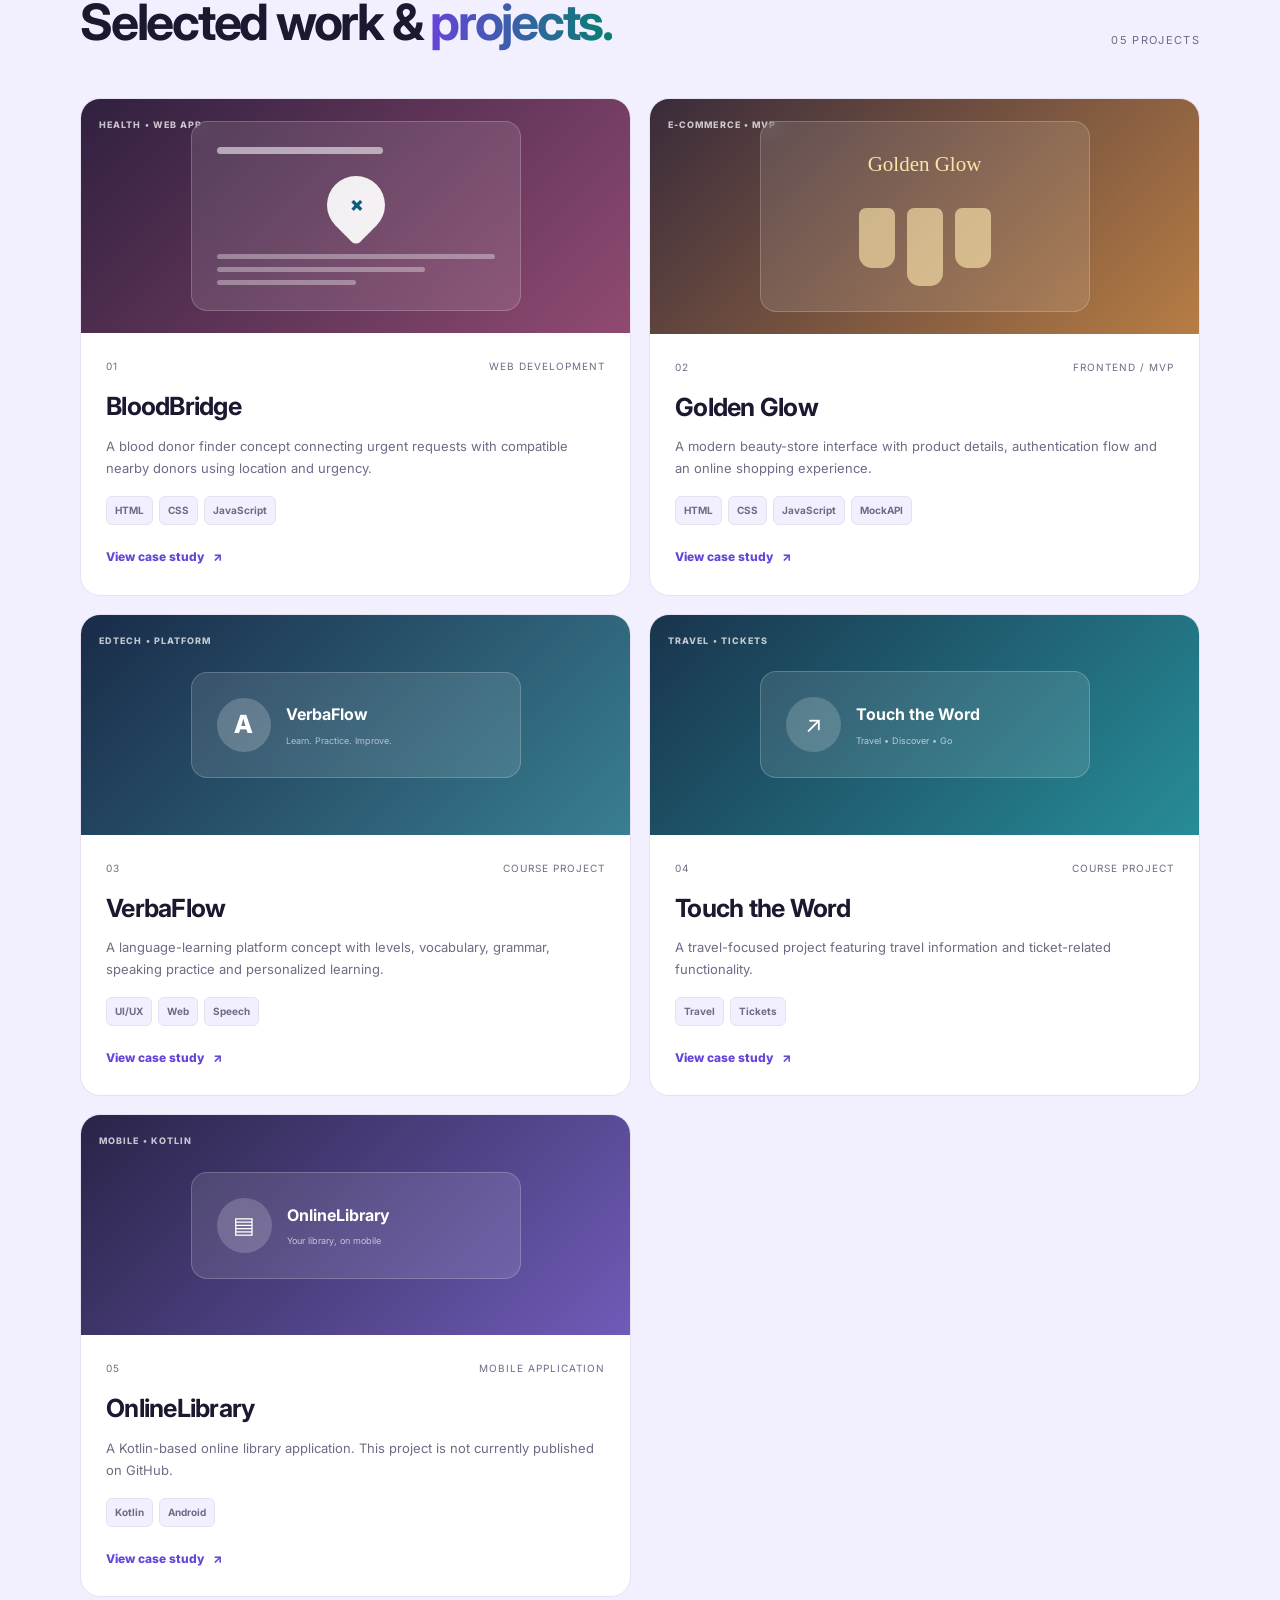
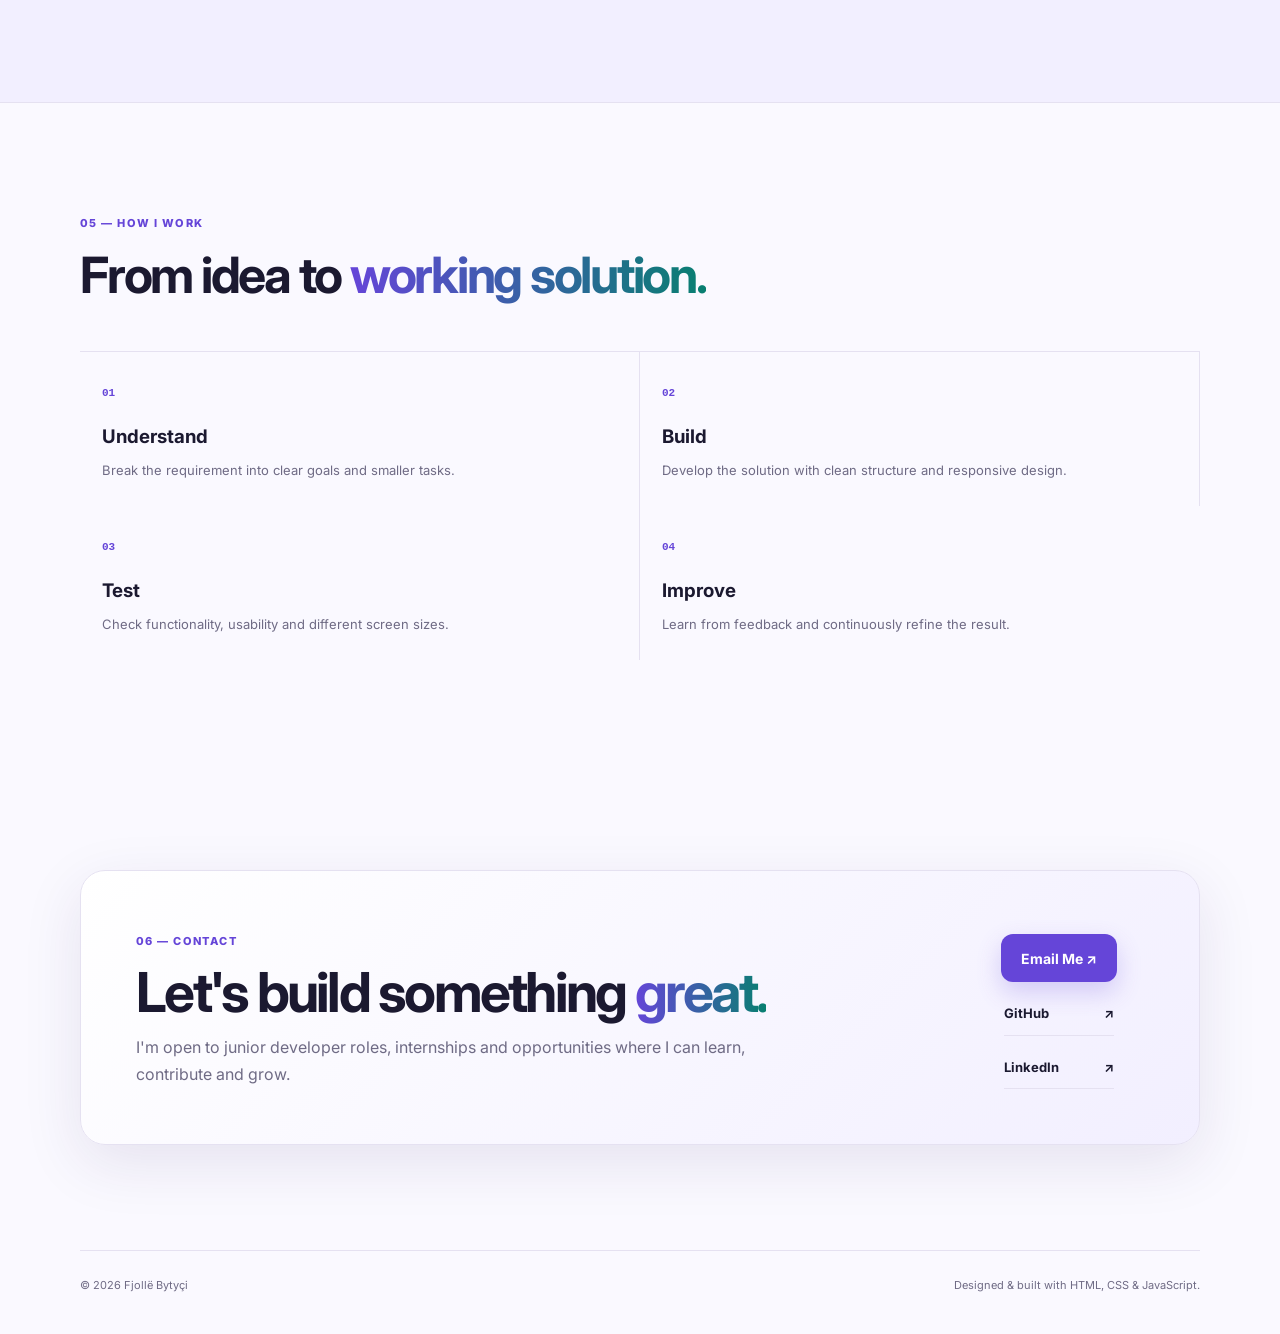
==== commit c5e8ce96: "some changes at task 1" ====
--- a/Task1/index.html
+++ b/Task1/index.html
@@ -28,6 +28,7 @@
       <div class="nav-links" id="navLinks">
         <a href="#home">Home</a>
         <a href="#about">About</a>
+        <a href="#resume">Resume</a>
         <a href="#skills">Skills</a>
         <a href="#projects">Projects</a>
         <a href="#contact">Contact</a>
@@ -139,10 +140,46 @@
       </div>
     </section>
 
+    <section class="section resume-section" id="resume">
+      <div class="container">
+        <div class="section-heading resume-heading reveal">
+          <div>
+            <span class="section-label">02 — Resume</span>
+            <h2>Education, skills & <span class="gradient-text">experience.</span></h2>
+          </div>
+          <div class="resume-actions">
+            <a class="btn btn-primary" href="CV.pdf" download>Download CV <span>↓</span></a>
+            <button class="btn btn-secondary" id="printResume" type="button">Print this summary</button>
+          </div>
+        </div>
+        <div class="resume-grid">
+          <article class="resume-card reveal">
+            <span class="resume-date">2026</span>
+            <h3>Bachelor's degree in Computer Science</h3>
+            <p>University of Prishtina — Faculty of Mathematical and Natural Sciences (FSHMN)</p>
+            <span class="resume-note">Graduate</span>
+          </article>
+          <article class="resume-card reveal">
+            <span class="resume-date">Technical profile</span>
+            <h3>Development skills</h3>
+            <p>Programming fundamentals, object-oriented programming, algorithms, responsive web development, MySQL, Git and GitHub.</p>
+            <span class="resume-note">Java · Python · JavaScript · HTML · CSS · MySQL</span>
+          </article>
+          <article class="resume-card reveal">
+            <span class="resume-date">Selected work</span>
+            <h3>Project experience</h3>
+            <p>Built academic and personal project concepts in web development, e-commerce, language learning, travel and Android/Kotlin.</p>
+            <a class="resume-project-link" href="#projects">Explore the projects <span>↗</span></a>
+          </article>
+        </div>
+        <p class="resume-print-note">Use “Download as PDF” and choose “Save as PDF” in your browser's print dialog.</p>
+      </div>
+    </section>
+
     <section class="section" id="skills">
       <div class="container">
         <div class="section-heading reveal">
-          <span class="section-label">02 — Skills</span>
+          <span class="section-label">03 — Skills</span>
           <h2>Tools I use to turn <span class="gradient-text">ideas into reality.</span></h2>
         </div>
 
@@ -186,7 +223,7 @@
       <div class="container">
         <div class="section-heading projects-heading reveal">
           <div>
-            <span class="section-label">03 — Featured Projects</span>
+            <span class="section-label">04 — Featured Projects</span>
             <h2>Selected work & <span class="gradient-text">projects.</span></h2>
           </div>
           <span class="project-count">05 PROJECTS</span>
@@ -285,7 +322,7 @@
     <section class="section process-section">
       <div class="container">
         <div class="section-heading reveal">
-          <span class="section-label">04 — How I Work</span>
+          <span class="section-label">05 — How I Work</span>
           <h2>From idea to <span class="gradient-text">working solution.</span></h2>
         </div>
         <div class="process-grid">
@@ -301,7 +338,7 @@
       <div class="container">
         <div class="contact-card reveal">
           <div>
-            <span class="section-label">05 — Contact</span>
+            <span class="section-label">06 — Contact</span>
             <h2>Let's build something <span class="gradient-text">great.</span></h2>
             <p>I'm open to junior developer roles, internships and opportunities where I can learn, contribute and grow.</p>
           </div>
--- a/Task1/css/style.css
+++ b/Task1/css/style.css
@@ -27,7 +27,7 @@
 }
 
 * { box-sizing: border-box; margin: 0; padding: 0; }
-html { scroll-behavior: smooth; }
+html { scroll-behavior: smooth; scroll-padding-top: 80px; }
 a:focus-visible, button:focus-visible { outline: 3px solid var(--accent); outline-offset: 4px; }
 body {
   font-family: "Inter", sans-serif;
@@ -39,8 +39,8 @@
 }
 a { color: inherit; text-decoration: none; }
 button { font: inherit; }
-.container { width: min(1120px, calc(100% - 40px)); margin-inline: auto; }
-.section { padding: 105px 0; position: relative; }
+.container { width: min(1120px, calc(100% - 28px)); margin-inline: auto; }
+.section { padding: 75px 0; position: relative; }
 .page-glow { position: fixed; width: 420px; height: 420px; border-radius: 50%; filter: blur(100px); opacity: .13; pointer-events: none; z-index: -1; }
 .glow-one { background: #8b6cff; top: 2%; right: -220px; }
 .glow-two { background: #39d6bc; bottom: 10%; left: -250px; }
@@ -56,7 +56,12 @@
   color: white; background: linear-gradient(135deg, var(--primary), var(--accent));
 }
 .accent { color: var(--primary); }
-.nav-links { display: flex; align-items: center; gap: 28px; }
+.nav-links {
+  position: absolute; left: 14px; right: 14px; top: 68px; padding: 15px;
+  background: var(--surface); border: 1px solid var(--border); border-radius: 16px;
+  box-shadow: var(--shadow); display: none; flex-direction: column; align-items: stretch; gap: 2px;
+}
+.nav-links.open { display: flex; }
 .nav-links a { font-size: 14px; font-weight: 600; color: var(--muted); transition: color .2s; }
 .nav-links a:hover { color: var(--primary); }
 .theme-toggle, .menu-toggle {
@@ -64,10 +69,10 @@
   cursor: pointer; border-radius: 10px;
 }
 .theme-toggle { width: 38px; height: 38px; }
-.menu-toggle { display: none; padding: 8px; }
+.menu-toggle { display: block; padding: 8px; }
 .menu-toggle span { display: block; width: 23px; height: 2px; background: var(--text); margin: 4px; }
 
-.hero { min-height: calc(100vh - 76px); display: grid; grid-template-columns: 1.08fr .92fr; gap: 70px; align-items: center; }
+.hero { min-height: auto; display: grid; grid-template-columns: 1fr; gap: 35px; align-items: center; padding-top: 55px; }
 .eyebrow { display: inline-flex; align-items: center; gap: 8px; color: var(--primary); background: var(--surface-soft); border: 1px solid var(--border); padding: 7px 12px; border-radius: 999px; font-size: 12px; font-weight: 700; margin-bottom: 22px; }
 .status-dot { width: 7px; height: 7px; border-radius: 50%; background: #18b77c; box-shadow: 0 0 0 4px rgba(24,183,124,.12); }
 h1 { font-size: clamp(45px, 7vw, 78px); line-height: 1.02; letter-spacing: -.065em; max-width: 760px; }
@@ -99,7 +104,7 @@
 .section-label { color: var(--primary); text-transform: uppercase; letter-spacing: .13em; font-size: 11px; font-weight: 800; }
 .section-heading h2 { font-size: clamp(32px, 5vw, 50px); line-height: 1.1; letter-spacing: -.045em; margin-top: 12px; }
 .about-section { background: var(--surface-soft); border-block: 1px solid var(--border); }
-.about-grid { display: grid; grid-template-columns: 1.2fr .8fr; gap: 70px; align-items: start; }
+.about-grid { display: grid; grid-template-columns: 1fr; gap: 35px; align-items: start; }
 .about-text p { color: var(--muted); margin-bottom: 18px; }
 .about-text .lead { font-size: 20px; color: var(--text); line-height: 1.6; }
 .credential-row { display: flex; gap: 14px; margin-top: 30px; flex-wrap: wrap; }
@@ -114,7 +119,7 @@
 .check-list li { padding: 10px 0; border-bottom: 1px solid var(--border); font-size: 14px; }
 .check-list li::before { content: "✓"; color: var(--primary); font-weight: 800; margin-right: 10px; }
 
-.skills-grid { display: grid; grid-template-columns: repeat(4, 1fr); gap: 16px; }
+.skills-grid { display: grid; grid-template-columns: 1fr; gap: 16px; }
 .skill-card { background: var(--surface); border: 1px solid var(--border); padding: 25px; border-radius: 18px; transition: transform .25s, border-color .25s, box-shadow .25s; }
 .skill-card:hover { transform: translateY(-5px); border-color: var(--primary); box-shadow: var(--shadow); }
 .skill-icon { width: 42px; height: 42px; display: grid; place-items: center; background: var(--surface-soft); border-radius: 12px; color: var(--primary); margin-bottom: 20px; font-weight: 800; }
@@ -127,10 +132,22 @@
 .tech-list b { color: var(--text); font-size: 13px; }
 .tech-list i { color: var(--primary); font-style: normal; }
 
+.resume-section { background: var(--surface); border-block: 1px solid var(--border); }
+.resume-heading { display: flex; flex-direction: column; align-items: flex-start; gap: 22px; }
+.resume-actions { display: flex; flex-wrap: wrap; gap: 10px; }
+.resume-grid { display: grid; grid-template-columns: 1fr; gap: 14px; }
+.resume-card { background: var(--bg); border: 1px solid var(--border); border-radius: 16px; padding: 24px; }
+.resume-date { display: block; color: var(--primary); font-size: 11px; font-weight: 800; letter-spacing: .08em; text-transform: uppercase; }
+.resume-card h3 { margin: 10px 0 7px; font-size: 18px; }
+.resume-card p { color: var(--muted); font-size: 13px; }
+.resume-note { display: inline-block; margin-top: 13px; color: var(--muted); font-size: 11px; font-weight: 700; }
+.resume-project-link { display: inline-block; margin-top: 14px; color: var(--primary); font-size: 12px; font-weight: 800; }
+.resume-print-note { margin-top: 16px; color: var(--muted); font-size: 11px; }
+
 .projects-section { background: var(--surface-soft); border-block: 1px solid var(--border); }
 .projects-heading { display: flex; justify-content: space-between; align-items: end; }
 .project-count { font-size: 11px; color: var(--muted); letter-spacing: .12em; }
-.projects-grid { display: grid; grid-template-columns: repeat(2, 1fr); gap: 18px; }
+.projects-grid { display: grid; grid-template-columns: 1fr; gap: 18px; }
 .project-card { background: var(--surface); border: 1px solid var(--border); border-radius: 20px; overflow: hidden; transition: transform .25s, box-shadow .25s; }
 .project-card:hover { transform: translateY(-5px); box-shadow: var(--shadow); }
 .project-card.featured { grid-row: span 2; }
@@ -169,17 +186,17 @@
 .text-btn { margin-top: 22px; border: 0; background: transparent; color: var(--primary); font-weight: 800; font-size: 12px; cursor: pointer; padding: 0; }
 .text-btn span { margin-left: 6px; }
 
-.process-grid { display: grid; grid-template-columns: repeat(4, 1fr); border-top: 1px solid var(--border); }
+.process-grid { display: grid; grid-template-columns: repeat(2, 1fr); border-top: 1px solid var(--border); }
 .process-step { padding: 25px 22px; border-right: 1px solid var(--border); }
 .process-step:last-child { border-right: 0; }
 .process-step > span { color: var(--primary); font: 700 11px monospace; }
 .process-step h3 { margin: 17px 0 6px; }
 .process-step p { color: var(--muted); font-size: 13px; }
 
-.contact-card { background: linear-gradient(135deg, var(--surface), var(--surface-soft)); border: 1px solid var(--border); border-radius: 25px; padding: 55px; display: flex; justify-content: space-between; align-items: end; gap: 35px; box-shadow: var(--shadow); }
+.contact-card { background: linear-gradient(135deg, var(--surface), var(--surface-soft)); border: 1px solid var(--border); border-radius: 25px; padding: 32px 24px; display: flex; justify-content: space-between; align-items: start; flex-direction: column; gap: 25px; box-shadow: var(--shadow); }
 .contact-card h2 { font-size: clamp(35px, 5vw, 55px); line-height: 1.08; letter-spacing: -.05em; margin: 10px 0 12px; }
 .contact-card p { color: var(--muted); max-width: 620px; }
-.contact-actions { display: flex; flex-direction: column; gap: 10px; min-width: 170px; }
+.contact-actions { display: flex; flex-direction: column; gap: 10px; min-width: 170px; width: 100%; }
 .social-link { padding: 10px 0; border-bottom: 1px solid var(--border); font-size: 13px; font-weight: 700; display: flex; justify-content: space-between; }
 .footer { padding: 25px 0 40px; border-top: 1px solid var(--border); display: flex; justify-content: space-between; color: var(--muted); font-size: 11px; }
 
@@ -200,43 +217,76 @@
 .reveal { opacity: 0; transform: translateY(18px); transition: opacity .7s ease, transform .7s ease; }
 .reveal.visible { opacity: 1; transform: none; }
 
-@media (max-width: 900px) {
-  .hero { grid-template-columns: 1fr; min-height: auto; padding-top: 80px; }
+@media (min-width: 681px) {
+  .container { width: min(1120px, calc(100% - 40px)); }
+  .section { padding: 90px 0; }
+  .menu-toggle { display: none; }
+  .nav-links {
+    position: static; padding: 0; background: transparent; border: 0; border-radius: 0;
+    box-shadow: none; display: flex; flex-direction: row; align-items: center; gap: 18px;
+  }
+  .nav-links a { padding: 0; }
+  .theme-toggle { align-self: auto; margin: 0; }
   .hero-card { max-width: 700px; width: 100%; margin: 10px auto 0; }
-  .about-grid { grid-template-columns: 1fr; gap: 35px; }
   .skills-grid { grid-template-columns: repeat(2, 1fr); }
-  .contact-card { align-items: start; flex-direction: column; }
-  .contact-actions { width: 100%; flex-direction: row; flex-wrap: wrap; align-items: center; }
+  .projects-grid { grid-template-columns: repeat(2, 1fr); }
+  .resume-heading { flex-direction: row; justify-content: space-between; align-items: end; }
+  .resume-grid { grid-template-columns: repeat(2, 1fr); }
+  .contact-card { padding: 42px; }
+  .contact-actions { flex-direction: row; flex-wrap: wrap; align-items: center; }
   .contact-actions .social-link { min-width: 110px; }
-}
+  .contact-actions .btn, .contact-actions .social-link { width: auto; }
+  .footer { flex-direction: row; }
+}
+
+@media (min-width: 901px) {
+  .section { padding: 105px 0; }
+  .hero { min-height: calc(100vh - 76px); grid-template-columns: 1.08fr .92fr; gap: 70px; padding-top: 0; }
+  .about-grid { grid-template-columns: 1.2fr .8fr; gap: 70px; }
+  .skills-grid { grid-template-columns: repeat(4, 1fr); }
+  .resume-grid { grid-template-columns: repeat(3, 1fr); }
+  .contact-card { padding: 55px; align-items: end; flex-direction: row; }
+  .contact-actions { width: auto; flex-direction: column; }
+}
+
 @media (max-width: 680px) {
-  .container { width: min(100% - 28px, 1120px); }
-  .section { padding: 75px 0; }
-  .menu-toggle { display: block; }
-  .nav-links {
-    position: absolute; left: 14px; right: 14px; top: 68px; padding: 15px;
-    background: var(--surface); border: 1px solid var(--border); border-radius: 16px;
-    box-shadow: var(--shadow); display: none; flex-direction: column; align-items: stretch; gap: 2px;
-  }
-  .nav-links.open { display: flex; }
   .nav-links a { padding: 11px; }
-  .theme-toggle { align-self: flex-start; margin: 7px 10px; }
   h1 { font-size: 47px; }
   .hero-description { font-size: 16px; }
   .hero-meta { gap: 7px; }
   .code-window pre { font-size: 10px; padding: 20px 15px; }
   .floating-chip { display: none; }
-  .skills-grid, .projects-grid { grid-template-columns: 1fr; }
   .project-card.featured { grid-row: auto; }
   .project-visual { min-height: 200px; }
-  .process-grid { grid-template-columns: 1fr 1fr; }
   .process-step { border-bottom: 1px solid var(--border); }
   .process-step:nth-child(2) { border-right: 0; }
   .process-step:nth-child(3), .process-step:nth-child(4) { border-bottom: 0; }
-  .contact-card { padding: 32px 24px; }
-  .contact-actions { flex-direction: column; align-items: stretch; }
+  .contact-actions { align-items: stretch; }
   .contact-actions .btn, .contact-actions .social-link { width: 100%; }
   .footer { flex-direction: column; gap: 7px; }
   .modal-box { padding: 30px 22px; }
   .modal-details { grid-template-columns: 1fr; }
 }
+
+@media (prefers-reduced-motion: reduce) {
+  html { scroll-behavior: auto; }
+  *, *::before, *::after { animation-duration: .01ms !important; transition-duration: .01ms !important; }
+  .reveal { opacity: 1; transform: none; }
+}
+
+@media print {
+  body.print-resume > *:not(main) { display: none !important; }
+  body.print-resume main > *:not(#resume) { display: none !important; }
+  body.print-resume #resume { display: block !important; padding: 0; background: white; color: #111; }
+  body.print-resume #resume .container { width: 100%; }
+  body.print-resume #resume .resume-heading { display: block; margin-bottom: 20px; }
+  body.print-resume #resume .resume-actions,
+  body.print-resume #resume .resume-print-note,
+  body.print-resume #resume .gradient-text { display: none !important; }
+  body.print-resume #resume .section-heading h2 { color: #111; font-size: 24px; }
+  body.print-resume #resume .resume-grid { grid-template-columns: 1fr; }
+  body.print-resume #resume .resume-card { break-inside: avoid; background: white; border-color: #bbb; }
+  body.print-resume #resume .resume-card p,
+  body.print-resume #resume .resume-note { color: #333; }
+  body.print-resume #resume .reveal { opacity: 1; transform: none; }
+}
